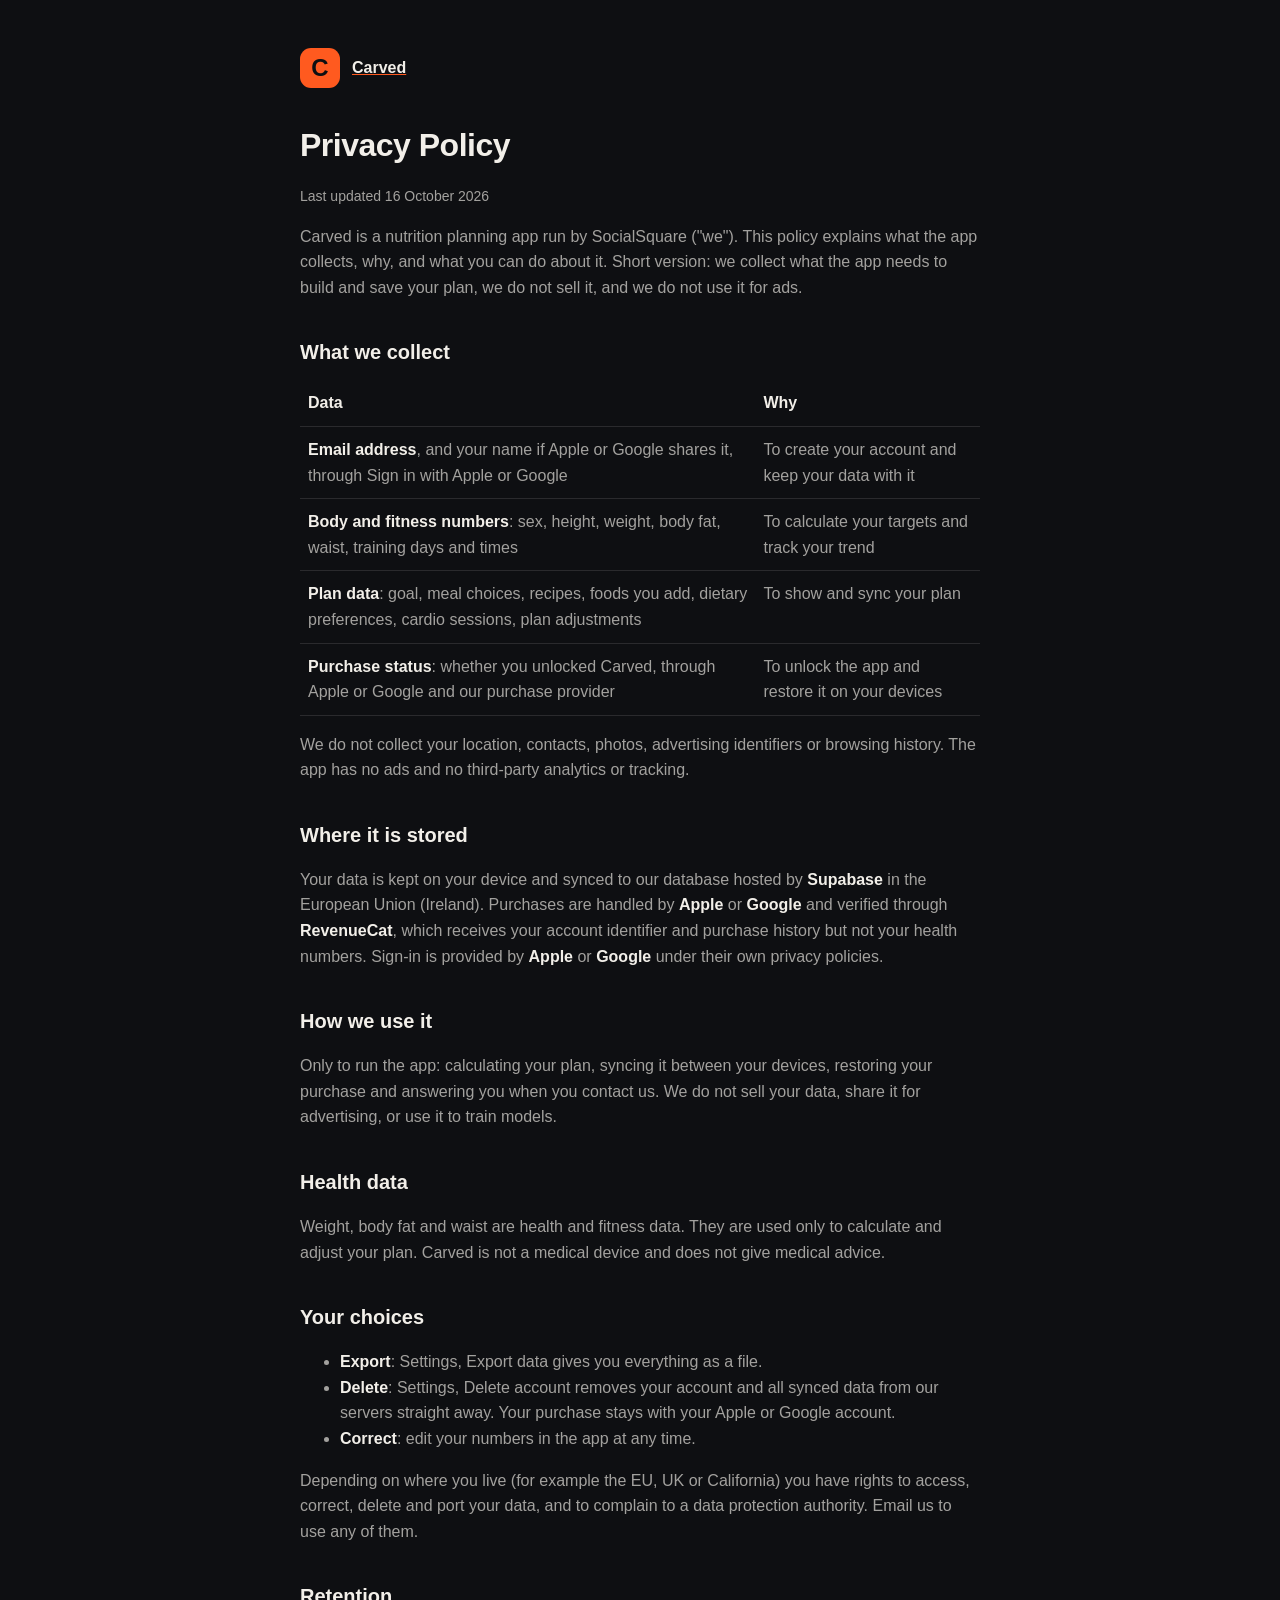
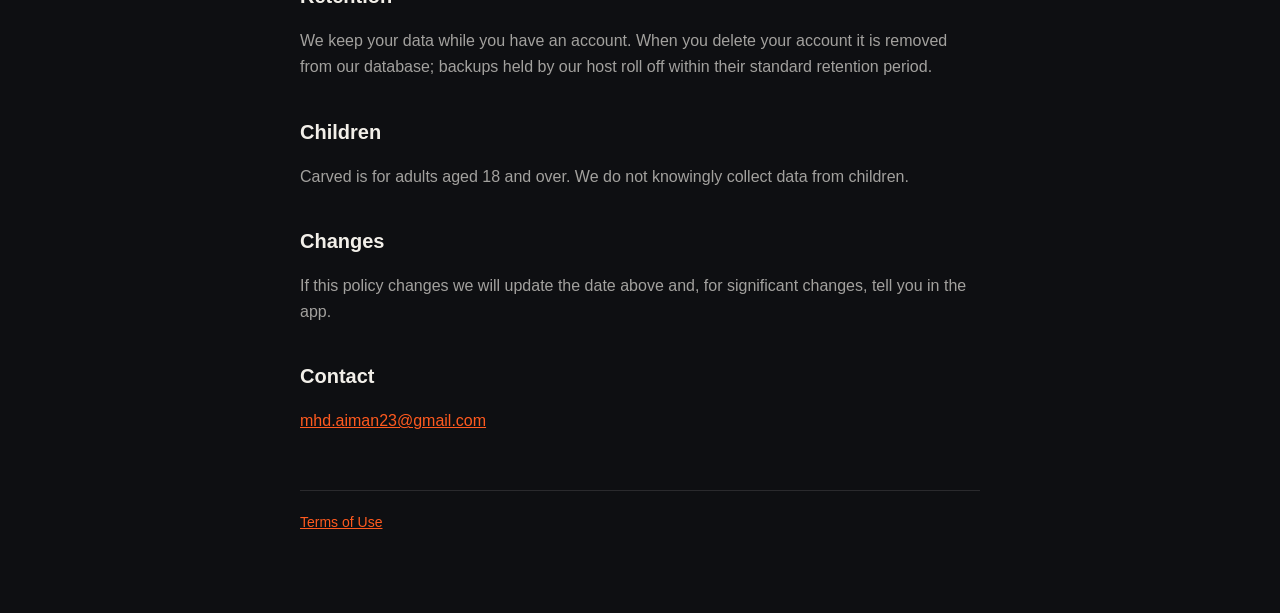
==== privacy.html @ 74b2db77 "Carved legal pages Co-Authored-By: Claude Opus 5.5 <noreply@anthropic.com> Claude-Session: https://c" ====
<!doctype html>
<html lang="en">
<head>
<meta charset="utf-8">
<meta name="viewport" content="width=device-width, initial-scale=1">
<title>Privacy Policy · Carved</title>
<link rel="stylesheet" href="style.css">
</head>
<body>
<main>
<header><div class="mark">C</div><a href="index.html"><strong>Carved</strong></a></header>
<h1>Privacy Policy</h1>
<p class="updated">Last updated 16 October 2026</p>

<p>Carved is a nutrition planning app run by SocialSquare ("we"). This policy explains what the app collects, why, and what you can do about it. Short version: we collect what the app needs to build and save your plan, we do not sell it, and we do not use it for ads.</p>

<h2>What we collect</h2>
<table>
<tr><th>Data</th><th>Why</th></tr>
<tr><td><strong>Email address</strong>, and your name if Apple or Google shares it, through Sign in with Apple or Google</td><td>To create your account and keep your data with it</td></tr>
<tr><td><strong>Body and fitness numbers</strong>: sex, height, weight, body fat, waist, training days and times</td><td>To calculate your targets and track your trend</td></tr>
<tr><td><strong>Plan data</strong>: goal, meal choices, recipes, foods you add, dietary preferences, cardio sessions, plan adjustments</td><td>To show and sync your plan</td></tr>
<tr><td><strong>Purchase status</strong>: whether you unlocked Carved, through Apple or Google and our purchase provider</td><td>To unlock the app and restore it on your devices</td></tr>
</table>
<p>We do not collect your location, contacts, photos, advertising identifiers or browsing history. The app has no ads and no third-party analytics or tracking.</p>

<h2>Where it is stored</h2>
<p>Your data is kept on your device and synced to our database hosted by <strong>Supabase</strong> in the European Union (Ireland). Purchases are handled by <strong>Apple</strong> or <strong>Google</strong> and verified through <strong>RevenueCat</strong>, which receives your account identifier and purchase history but not your health numbers. Sign-in is provided by <strong>Apple</strong> or <strong>Google</strong> under their own privacy policies.</p>

<h2>How we use it</h2>
<p>Only to run the app: calculating your plan, syncing it between your devices, restoring your purchase and answering you when you contact us. We do not sell your data, share it for advertising, or use it to train models.</p>

<h2>Health data</h2>
<p>Weight, body fat and waist are health and fitness data. They are used only to calculate and adjust your plan. Carved is not a medical device and does not give medical advice.</p>

<h2>Your choices</h2>
<ul>
<li><strong>Export</strong>: Settings, Export data gives you everything as a file.</li>
<li><strong>Delete</strong>: Settings, Delete account removes your account and all synced data from our servers straight away. Your purchase stays with your Apple or Google account.</li>
<li><strong>Correct</strong>: edit your numbers in the app at any time.</li>
</ul>
<p>Depending on where you live (for example the EU, UK or California) you have rights to access, correct, delete and port your data, and to complain to a data protection authority. Email us to use any of them.</p>

<h2>Retention</h2>
<p>We keep your data while you have an account. When you delete your account it is removed from our database; backups held by our host roll off within their standard retention period.</p>

<h2>Children</h2>
<p>Carved is for adults aged 18 and over. We do not knowingly collect data from children.</p>

<h2>Changes</h2>
<p>If this policy changes we will update the date above and, for significant changes, tell you in the app.</p>

<h2>Contact</h2>
<p><a href="mailto:mhd.aiman23@gmail.com">mhd.aiman23@gmail.com</a></p>

<footer><a href="terms.html">Terms of Use</a></footer>
</main>
</body>
</html>
---- style.css ----
:root { --bg: #0e0f12; --card: #17191e; --text: #f2efe9; --muted: rgba(242, 239, 233, 0.65); --accent: #ff5a1f; --line: rgba(242, 239, 233, 0.12); }
* { box-sizing: border-box; }
body { margin: 0; background: var(--bg); color: var(--text); font: 16px/1.6 -apple-system, BlinkMacSystemFont, "Inter", "Segoe UI", Roboto, sans-serif; }
main { max-width: 720px; margin: 0 auto; padding: 48px 20px 80px; }
header { display: flex; align-items: center; gap: 12px; margin-bottom: 32px; }
.mark { width: 40px; height: 40px; border-radius: 11px; background: var(--accent); color: var(--bg); font-weight: 900; font-size: 24px; display: grid; place-items: center; }
h1 { font-size: 32px; margin: 0 0 4px; letter-spacing: -0.5px; }
h2 { font-size: 20px; margin: 36px 0 8px; }
p, li { color: var(--muted); }
strong { color: var(--text); }
a { color: var(--accent); }
table { width: 100%; border-collapse: collapse; margin: 12px 0; }
th, td { text-align: left; padding: 10px 8px; border-bottom: 1px solid var(--line); vertical-align: top; color: var(--muted); }
th { color: var(--text); font-weight: 600; }
.updated { color: var(--muted); font-size: 14px; }
footer { margin-top: 56px; padding-top: 20px; border-top: 1px solid var(--line); font-size: 14px; }
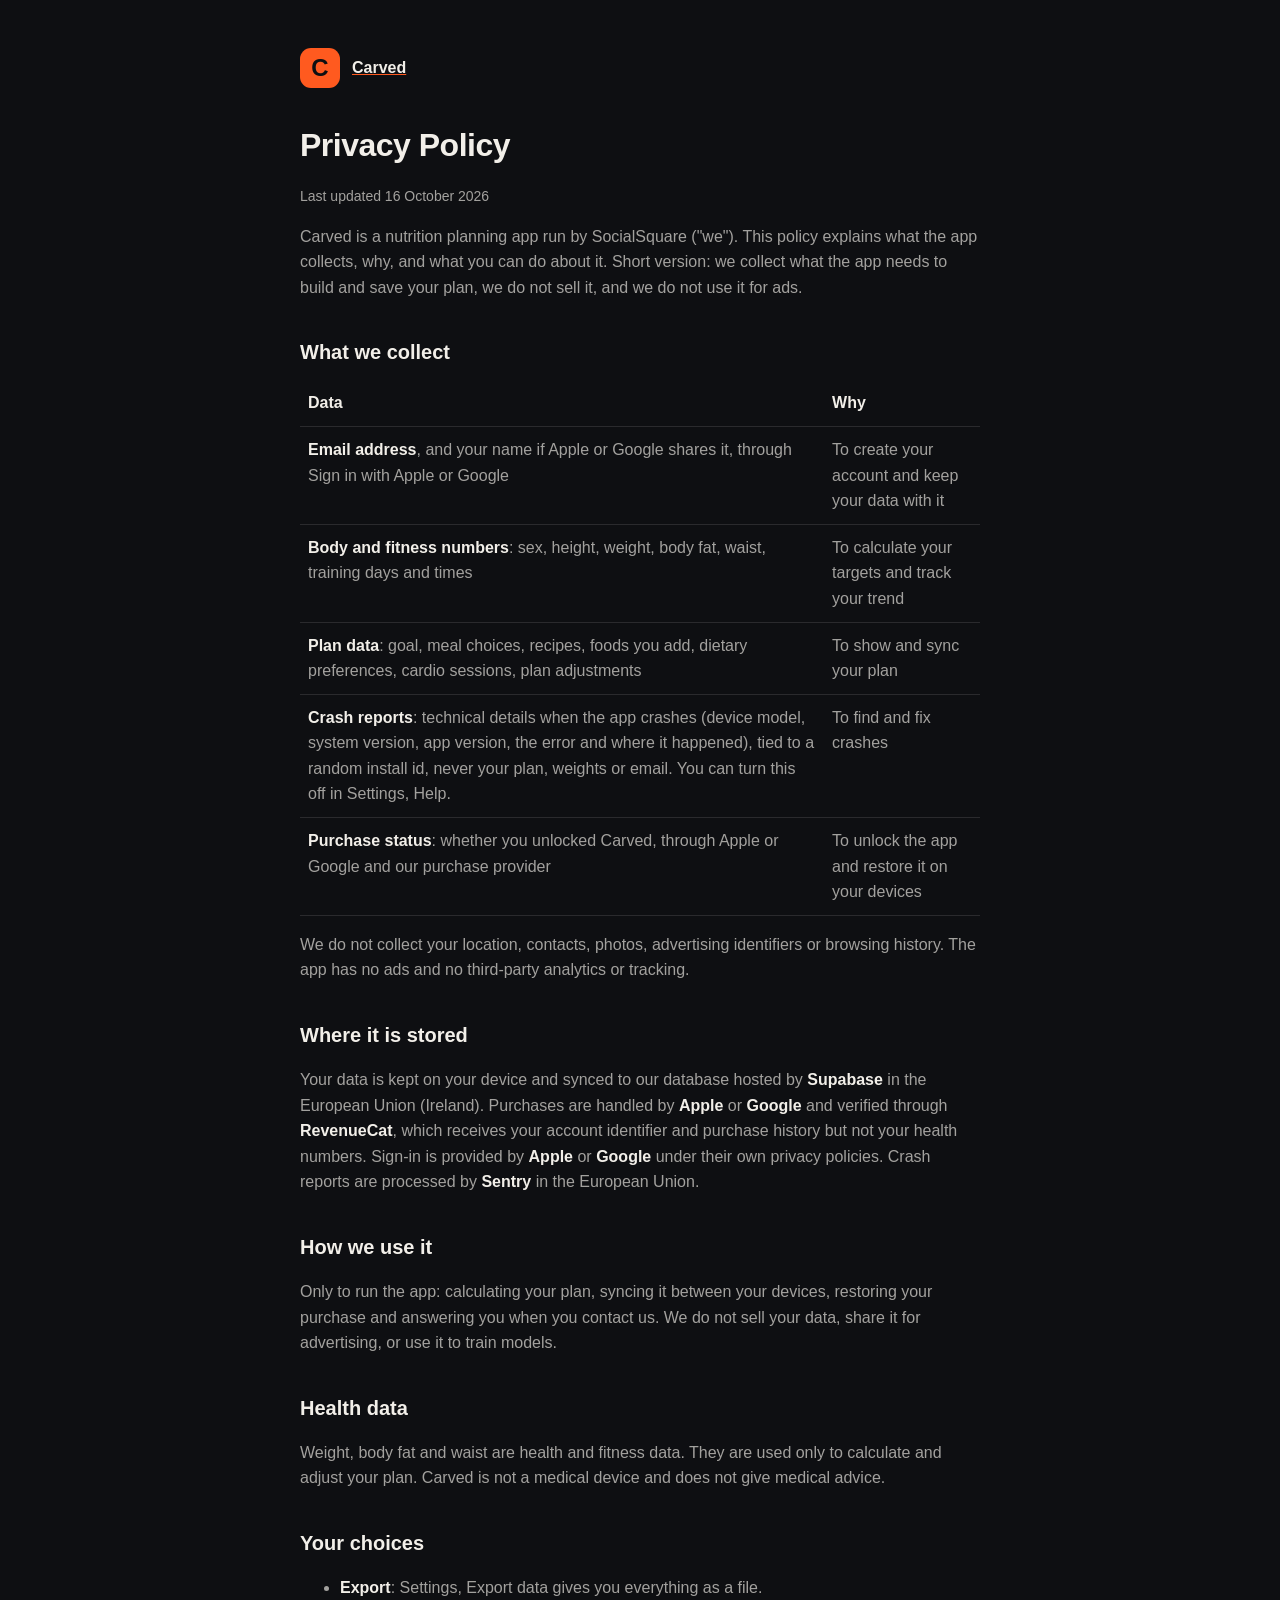
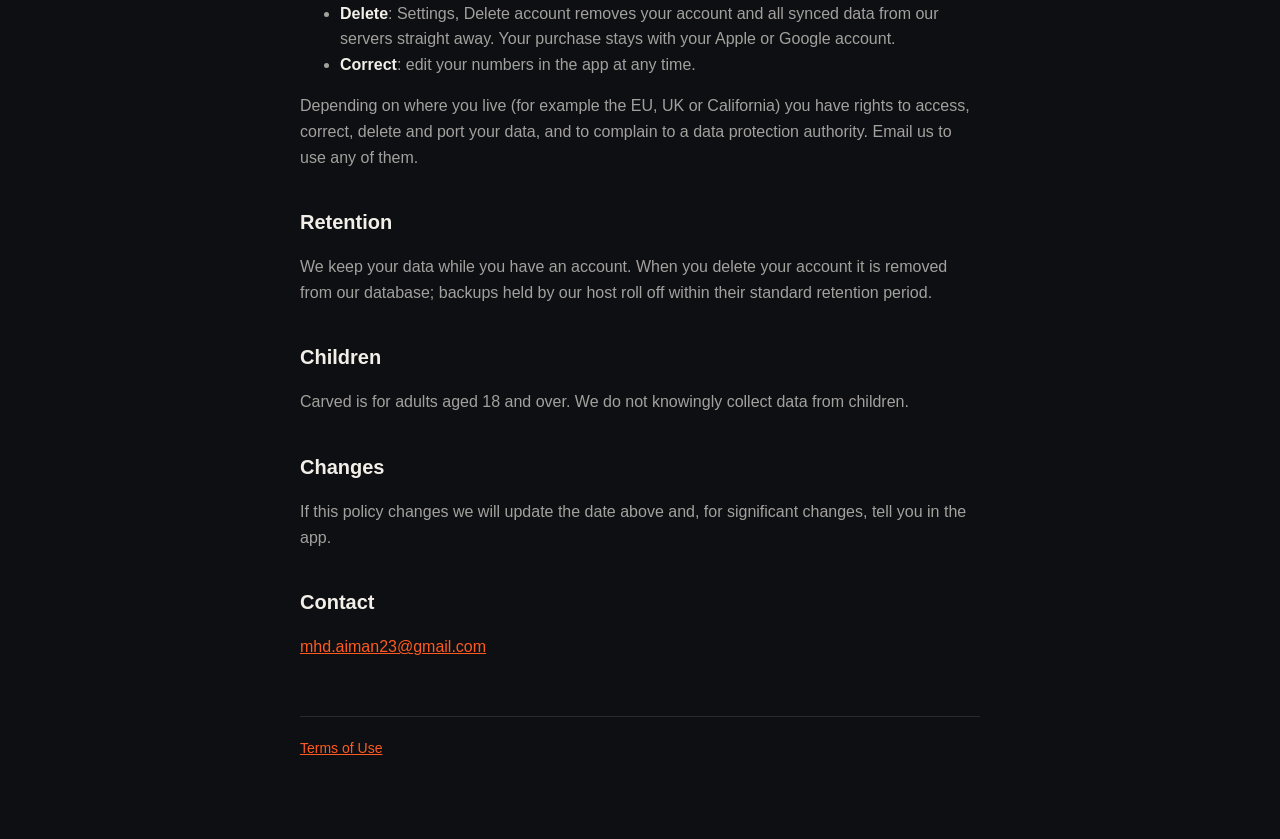
==== commit 5b52201e: "Privacy policy: crash reports via Sentry, opt-out in Settings Co-Authored-By: Claude Opus 5.5 <norep" ====
--- a/privacy.html
+++ b/privacy.html
@@ -20,12 +20,13 @@
 <tr><td><strong>Email address</strong>, and your name if Apple or Google shares it, through Sign in with Apple or Google</td><td>To create your account and keep your data with it</td></tr>
 <tr><td><strong>Body and fitness numbers</strong>: sex, height, weight, body fat, waist, training days and times</td><td>To calculate your targets and track your trend</td></tr>
 <tr><td><strong>Plan data</strong>: goal, meal choices, recipes, foods you add, dietary preferences, cardio sessions, plan adjustments</td><td>To show and sync your plan</td></tr>
+<tr><td><strong>Crash reports</strong>: technical details when the app crashes (device model, system version, app version, the error and where it happened), tied to a random install id, never your plan, weights or email. You can turn this off in Settings, Help.</td><td>To find and fix crashes</td></tr>
 <tr><td><strong>Purchase status</strong>: whether you unlocked Carved, through Apple or Google and our purchase provider</td><td>To unlock the app and restore it on your devices</td></tr>
 </table>
 <p>We do not collect your location, contacts, photos, advertising identifiers or browsing history. The app has no ads and no third-party analytics or tracking.</p>
 
 <h2>Where it is stored</h2>
-<p>Your data is kept on your device and synced to our database hosted by <strong>Supabase</strong> in the European Union (Ireland). Purchases are handled by <strong>Apple</strong> or <strong>Google</strong> and verified through <strong>RevenueCat</strong>, which receives your account identifier and purchase history but not your health numbers. Sign-in is provided by <strong>Apple</strong> or <strong>Google</strong> under their own privacy policies.</p>
+<p>Your data is kept on your device and synced to our database hosted by <strong>Supabase</strong> in the European Union (Ireland). Purchases are handled by <strong>Apple</strong> or <strong>Google</strong> and verified through <strong>RevenueCat</strong>, which receives your account identifier and purchase history but not your health numbers. Sign-in is provided by <strong>Apple</strong> or <strong>Google</strong> under their own privacy policies. Crash reports are processed by <strong>Sentry</strong> in the European Union.</p>
 
 <h2>How we use it</h2>
 <p>Only to run the app: calculating your plan, syncing it between your devices, restoring your purchase and answering you when you contact us. We do not sell your data, share it for advertising, or use it to train models.</p>
